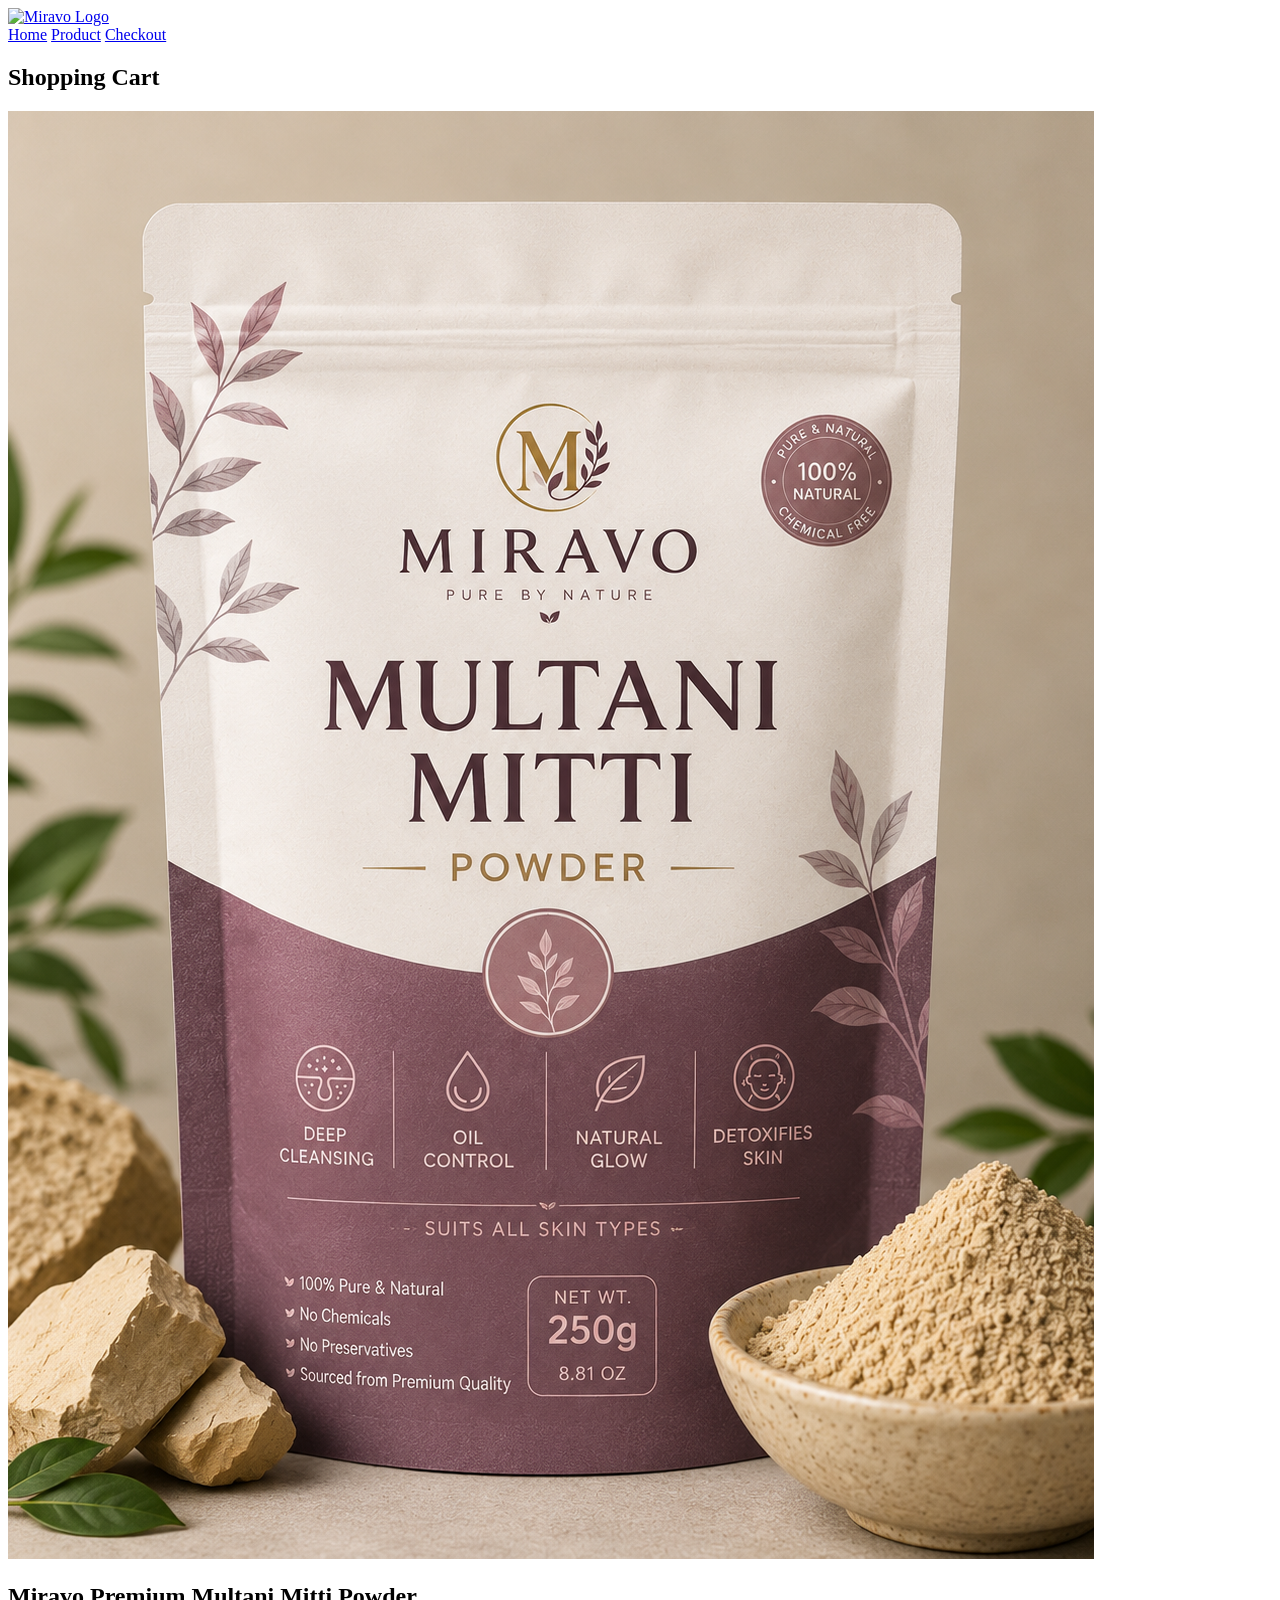
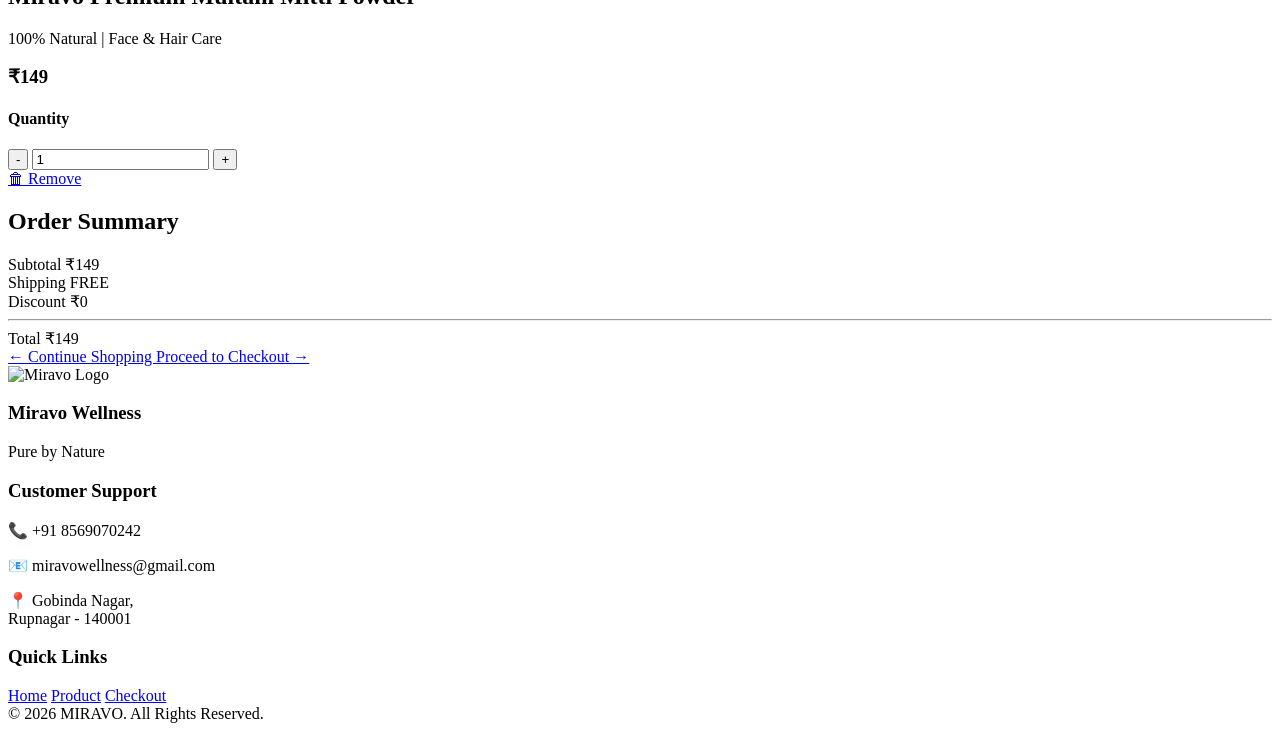
==== cart.html @ cf643f13 "Create cart.html" ====
<!DOCTYPE html>
<html lang="en">

<head>

<meta charset="UTF-8">

<meta name="viewport" content="width=device-width, initial-scale=1.0">

<title>Miravo | Shopping Cart</title>

<link rel="stylesheet" href="cart.css">

<link rel="preconnect" href="https://fonts.googleapis.com">

<link rel="preconnect" href="https://fonts.gstatic.com" crossorigin>

<link href="https://fonts.googleapis.com/css2?family=Poppins:wght@300;400;500;600;700&display=swap" rel="stylesheet">

</head>

<body>

<header>

<div class="container">

<a href="index.html" class="logo">

<img src="C351539A-E62F-450D-A51A-E97DADDFA771.png" alt="Miravo Logo">

</a>

<nav>

<a href="index.html">Home</a>

<a href="product.html">Product</a>

<a href="checkout.html">Checkout</a>

</nav>

</div>

</header>

<section class="cart">

<div class="container">

<h1>Shopping Cart</h1>

<div class="cart-item">

<div class="product-image">

<img src="81D938F6-0E0A-4851-AB34-394E3698171C.png">

</div>

<div class="product-info">

<h2>Miravo Premium Multani Mitti Powder</h2>

<p>

100% Natural | Face & Hair Care

</p>

<h3>₹149</h3>

</div><div class="quantity-box">

<h4>Quantity</h4>

<div class="quantity">

<button onclick="minus()">-</button>

<input type="text" id="qty" value="1" readonly>

<button onclick="plus()">+</button>

</div>

</div>

<div class="remove-box">

<a href="#" class="remove-btn">

🗑 Remove

</a>

</div>

</div>

<!-- CART SUMMARY -->

<div class="cart-summary">

<h2>Order Summary</h2>

<div class="summary-row">

<span>Subtotal</span>

<span>₹149</span>

</div>

<div class="summary-row">

<span>Shipping</span>

<span>FREE</span>

</div>

<div class="summary-row">

<span>Discount</span>

<span>₹0</span>

</div>

<hr>

<div class="summary-total">

<span>Total</span>

<span>₹149</span>

</div>

<div class="summary-buttons">

<a href="product.html" class="continue-btn">

← Continue Shopping

</a>

<a href="checkout.html" class="checkout-btn">

Proceed to Checkout →

</a>

</div>

</div>

</div>

</section><!-- FOOTER -->

<footer>

<div class="container footer-container">

<div class="footer-logo">

<img src="C351539A-E62F-450D-A51A-E97DADDFA771.png" alt="Miravo Logo">

<h3>Miravo Wellness</h3>

<p>Pure by Nature</p>

</div>

<div class="footer-contact">

<h3>Customer Support</h3>

<p>📞 +91 8569070242</p>

<p>📧 miravowellness@gmail.com</p>

<p>📍 Gobinda Nagar,<br>Rupnagar - 140001</p>

</div>

<div class="footer-links">

<h3>Quick Links</h3>

<a href="index.html">Home</a>

<a href="product.html">Product</a>

<a href="checkout.html">Checkout</a>

</div>

</div>

<div class="copyright">

© 2026 MIRAVO. All Rights Reserved.

</div>

</footer>

<script>

let qty = 1;

function plus(){

qty++;

document.getElementById("qty").value = qty;

}

function minus(){

if(qty > 1){

qty--;

document.getElementById("qty").value = qty;

}

}

</script>

</body>
</html>
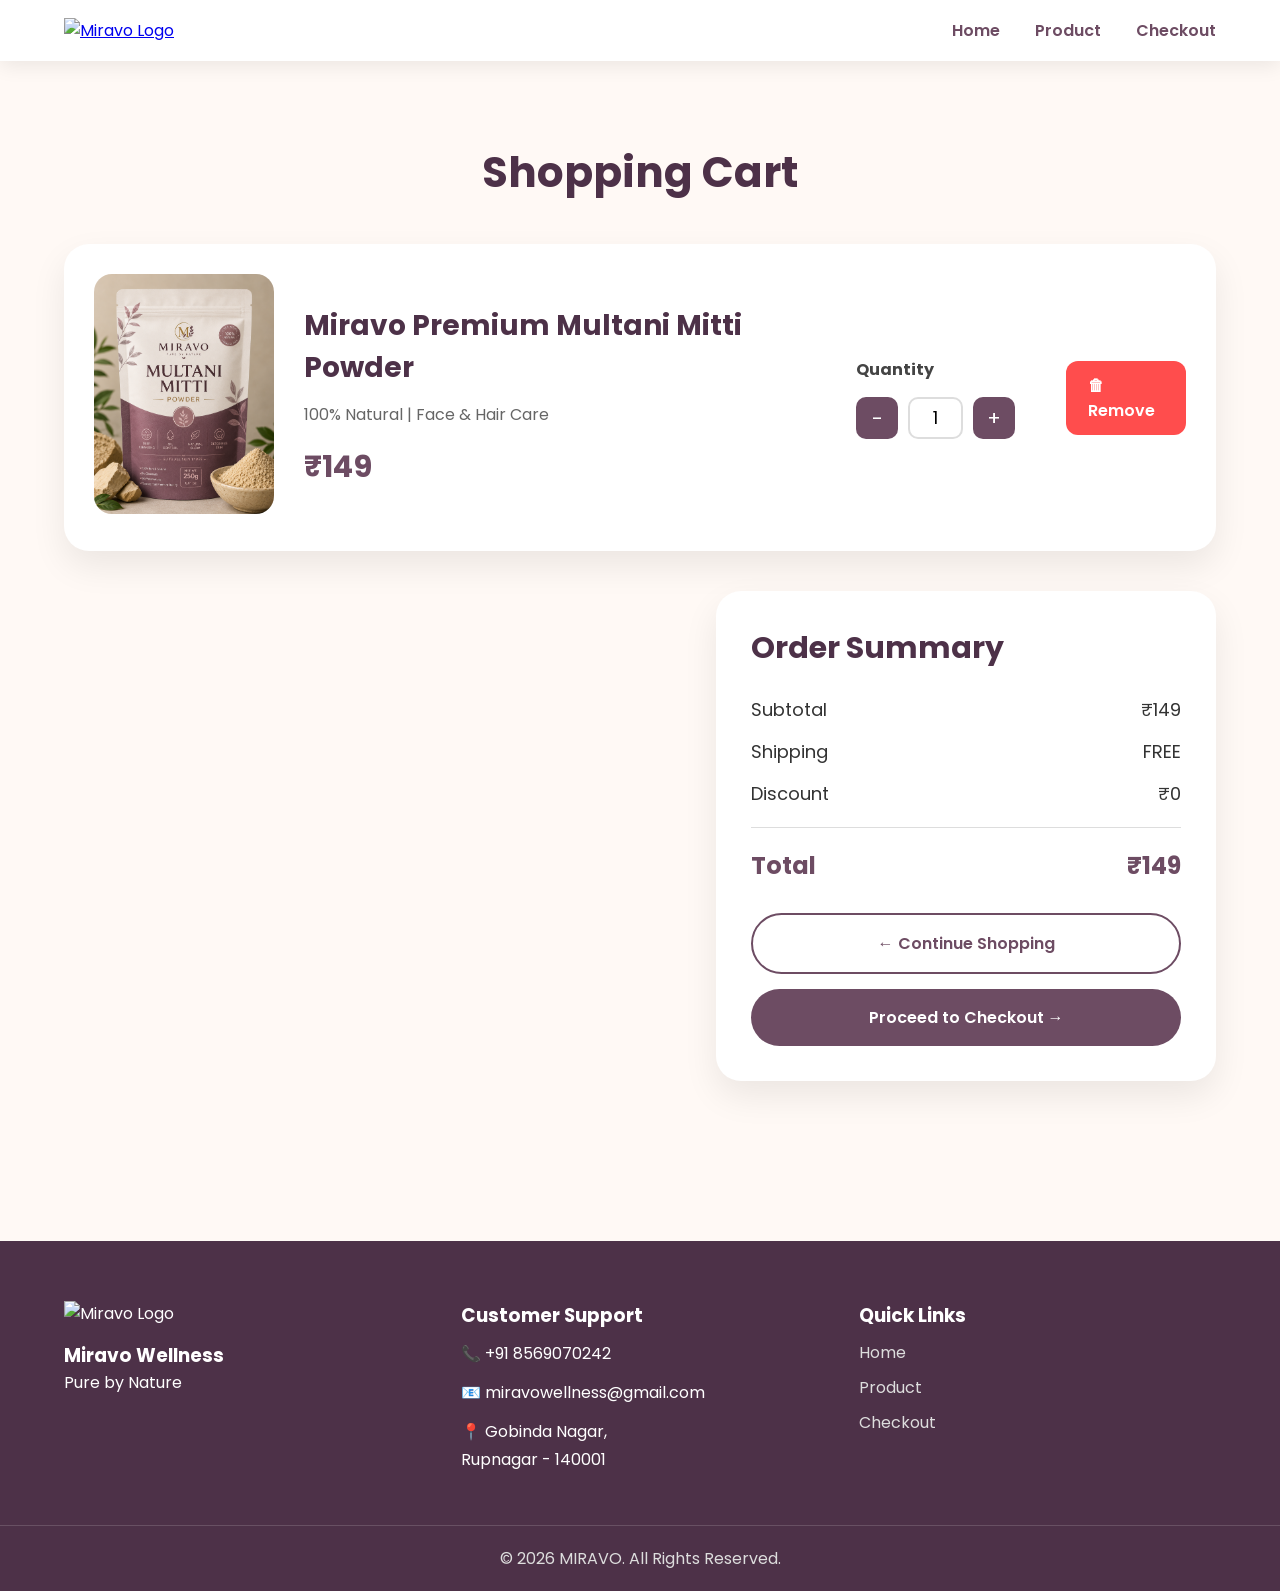
==== commit 6e443308: "Update cart.html" ====
--- a/cart.html
+++ b/cart.html
@@ -211,27 +211,60 @@
 
 <script>
 
+const priceTable = {
+1:149,
+2:299,
+3:449,
+4:599,
+5:745,
+6:895,
+7:1099,
+8:1199,
+9:1339,
+10:1499
+};
+
 let qty = 1;
 
+function updateTotal(){
+
+document.getElementById("qty").value = qty;
+
+document.getElementById("subtotal").innerHTML = "₹" + priceTable[qty];
+
+document.getElementById("total").innerHTML = "₹" + priceTable[qty];
+
+}
+
 function plus(){
 
+if(qty<10){
+
 qty++;
 
-document.getElementById("qty").value = qty;
+updateTotal();
+
+}else{
+
+alert("Maximum quantity is 10");
+
+}
 
 }
 
 function minus(){
 
-if(qty > 1){
+if(qty>1){
 
 qty--;
 
-document.getElementById("qty").value = qty;
-
-}
-
-}
+updateTotal();
+
+}
+
+}
+
+updateTotal();
 
 </script>
 
--- a/cart.css
+++ b/cart.css
@@ -0,0 +1,349 @@
+/* ===================================
+   MIRAVO CART PAGE
+=================================== */
+
+*{
+margin:0;
+padding:0;
+box-sizing:border-box;
+font-family:'Poppins',sans-serif;
+}
+
+body{
+background:#FFF9F5;
+color:#333;
+}
+
+.container{
+width:90%;
+max-width:1200px;
+margin:auto;
+}
+
+/* HEADER */
+
+header{
+background:#fff;
+box-shadow:0 5px 20px rgba(0,0,0,.08);
+position:sticky;
+top:0;
+z-index:1000;
+}
+
+header .container{
+display:flex;
+justify-content:space-between;
+align-items:center;
+padding:18px 0;
+}
+
+.logo img{
+width:190px;
+height:auto;
+}
+
+nav{
+display:flex;
+gap:35px;
+}
+
+nav a{
+text-decoration:none;
+font-weight:600;
+color:#6D4C63;
+transition:.3s;
+}
+
+nav a:hover{
+color:#C9A35A;
+}
+
+/* CART */
+
+.cart{
+padding:80px 0;
+}
+
+.cart h1{
+font-size:42px;
+color:#4D3148;
+margin-bottom:40px;
+text-align:center;
+}
+
+.cart-item{
+display:grid;
+grid-template-columns:180px 1fr 180px 120px;
+gap:30px;
+align-items:center;
+background:#fff;
+padding:30px;
+border-radius:25px;
+box-shadow:0 15px 35px rgba(0,0,0,.08);
+margin-bottom:40px;
+}
+
+.product-image img{
+width:100%;
+border-radius:18px;
+}
+
+.product-info h2{
+font-size:28px;
+color:#4D3148;
+margin-bottom:12px;
+}
+
+.product-info p{
+color:#666;
+line-height:1.8;
+margin-bottom:15px;
+}
+
+.product-info h3{
+font-size:30px;
+color:#6D4C63;
+}
+
+.quantity-box h4{
+margin-bottom:15px;
+color:#444;
+}
+
+.quantity{
+display:flex;
+align-items:center;
+gap:10px;
+}
+
+.quantity button{
+width:42px;
+height:42px;
+border:none;
+background:#6D4C63;
+color:#fff;
+font-size:20px;
+border-radius:10px;
+cursor:pointer;
+transition:.3s;
+}
+
+.quantity button:hover{
+background:#4D3148;
+}
+
+.quantity input{
+width:55px;
+height:42px;
+text-align:center;
+border:2px solid #ddd;
+border-radius:10px;
+font-size:18px;
+}/* ===========================
+   REMOVE BUTTON
+=========================== */
+
+.remove-btn{
+display:inline-block;
+padding:12px 22px;
+background:#ff4d4d;
+color:#fff;
+text-decoration:none;
+border-radius:12px;
+font-weight:600;
+transition:.3s;
+}
+
+.remove-btn:hover{
+background:#d63031;
+}
+
+/* ===========================
+   ORDER SUMMARY
+=========================== */
+
+.cart-summary{
+background:#fff;
+padding:35px;
+border-radius:25px;
+box-shadow:0 15px 35px rgba(0,0,0,.08);
+max-width:500px;
+margin-left:auto;
+}
+
+.cart-summary h2{
+color:#4D3148;
+margin-bottom:25px;
+font-size:30px;
+}
+
+.summary-row,
+.summary-total{
+display:flex;
+justify-content:space-between;
+margin:15px 0;
+font-size:18px;
+}
+
+.summary-total{
+font-size:24px;
+font-weight:700;
+color:#6D4C63;
+}
+
+.cart-summary hr{
+margin:20px 0;
+border:none;
+border-top:1px solid #ddd;
+}
+
+.summary-buttons{
+display:flex;
+flex-direction:column;
+gap:15px;
+margin-top:30px;
+}
+
+.continue-btn,
+.checkout-btn{
+display:block;
+text-align:center;
+padding:16px;
+border-radius:40px;
+text-decoration:none;
+font-weight:600;
+transition:.3s;
+}
+
+.continue-btn{
+background:#fff;
+border:2px solid #6D4C63;
+color:#6D4C63;
+}
+
+.continue-btn:hover{
+background:#6D4C63;
+color:#fff;
+}
+
+.checkout-btn{
+background:#6D4C63;
+color:#fff;
+}
+
+.checkout-btn:hover{
+background:#4D3148;
+}
+
+/* ===========================
+   FOOTER
+=========================== */
+
+footer{
+background:#4D3148;
+color:#fff;
+margin-top:80px;
+padding:60px 0 20px;
+}
+
+.footer-container{
+display:grid;
+grid-template-columns:repeat(3,1fr);
+gap:40px;
+}
+
+.footer-logo img{
+width:180px;
+margin-bottom:15px;
+}
+
+.footer-links a{
+display:block;
+color:#ddd;
+text-decoration:none;
+margin:10px 0;
+}
+
+.footer-links a:hover{
+color:#C9A35A;
+}
+
+.footer-contact p{
+margin:10px 0;
+line-height:1.8;
+}
+
+.copyright{
+text-align:center;
+margin-top:40px;
+padding-top:20px;
+border-top:1px solid rgba(255,255,255,.15);
+color:#ddd;
+}
+
+/* ===========================
+   RESPONSIVE
+=========================== */
+
+@media(max-width:900px){
+
+header .container{
+flex-direction:column;
+gap:15px;
+}
+
+nav{
+flex-wrap:wrap;
+justify-content:center;
+}
+
+.cart-item{
+grid-template-columns:1fr;
+text-align:center;
+}
+
+.product-image img{
+max-width:220px;
+margin:auto;
+display:block;
+}
+
+.quantity{
+justify-content:center;
+}
+
+.cart-summary{
+margin:40px auto 0;
+max-width:100%;
+}
+
+.footer-container{
+grid-template-columns:1fr;
+text-align:center;
+}
+
+}
+
+@media(max-width:600px){
+
+.cart h1{
+font-size:32px;
+}
+
+.product-info h2{
+font-size:22px;
+}
+
+.product-info h3{
+font-size:26px;
+}
+
+.summary-total{
+font-size:22px;
+}
+
+.logo img{
+width:150px;
+}
+
+}
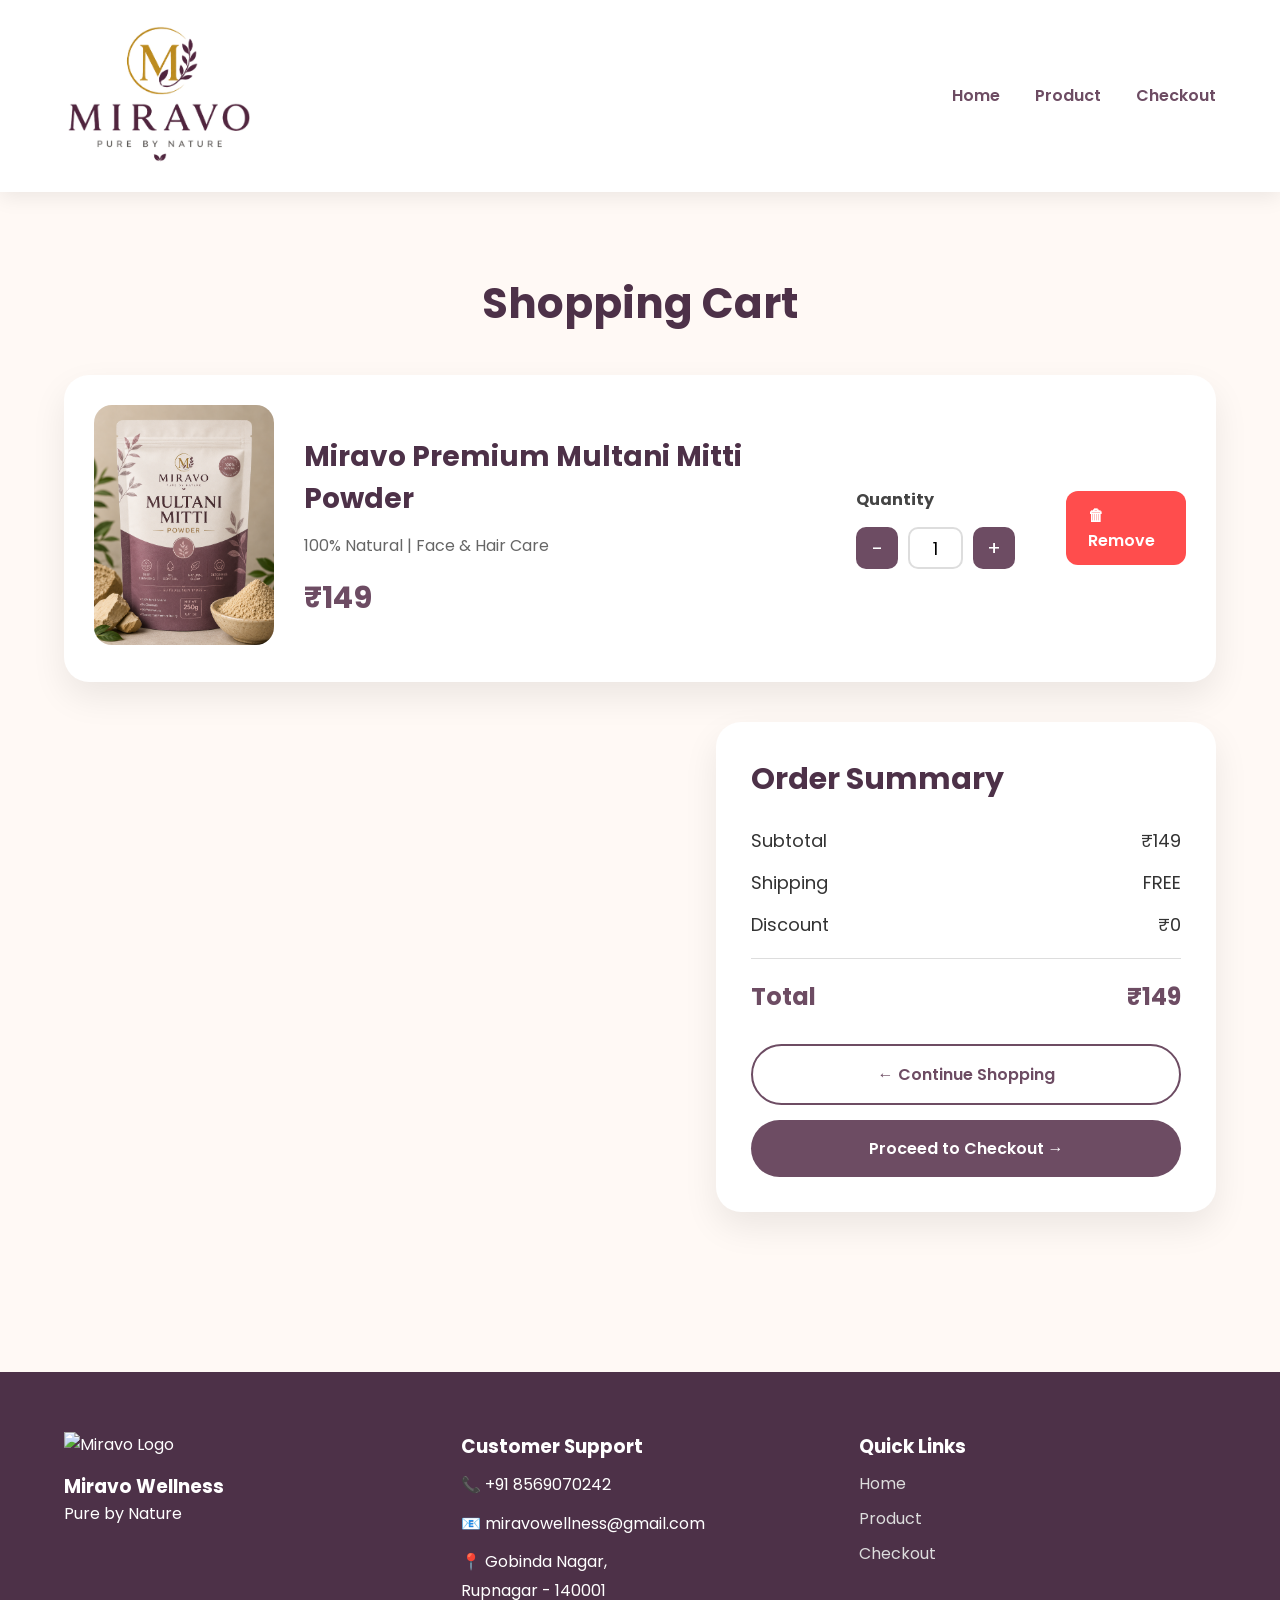
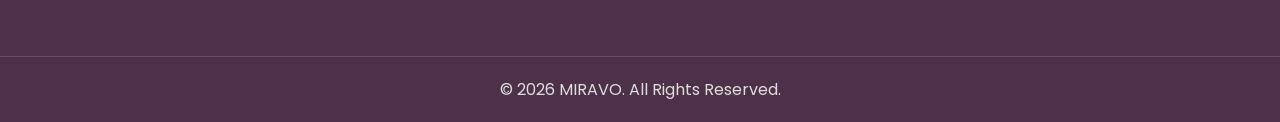
==== commit e8bb67c3: "Update cart.html" ====
--- a/cart.html
+++ b/cart.html
@@ -27,7 +27,7 @@
 
 <a href="index.html" class="logo">
 
-<img src="C351539A-E62F-450D-A51A-E97DADDFA771.png" alt="Miravo Logo">
+<img src="IMG_7797.jpeg" alt="Miravo Logo">
 
 </a>
 
@@ -109,7 +109,7 @@
 
 <span>Subtotal</span>
 
-<span>₹149</span>
+<span id="subtotal">₹149</span>
 
 </div>
 
@@ -125,7 +125,7 @@
 
 <span>Discount</span>
 
-<span>₹0</span>
+<span id="discount">₹0</span>
 
 </div>
 
@@ -135,7 +135,7 @@
 
 <span>Total</span>
 
-<span>₹149</span>
+<span id="total">₹149</span>
 
 </div>
 
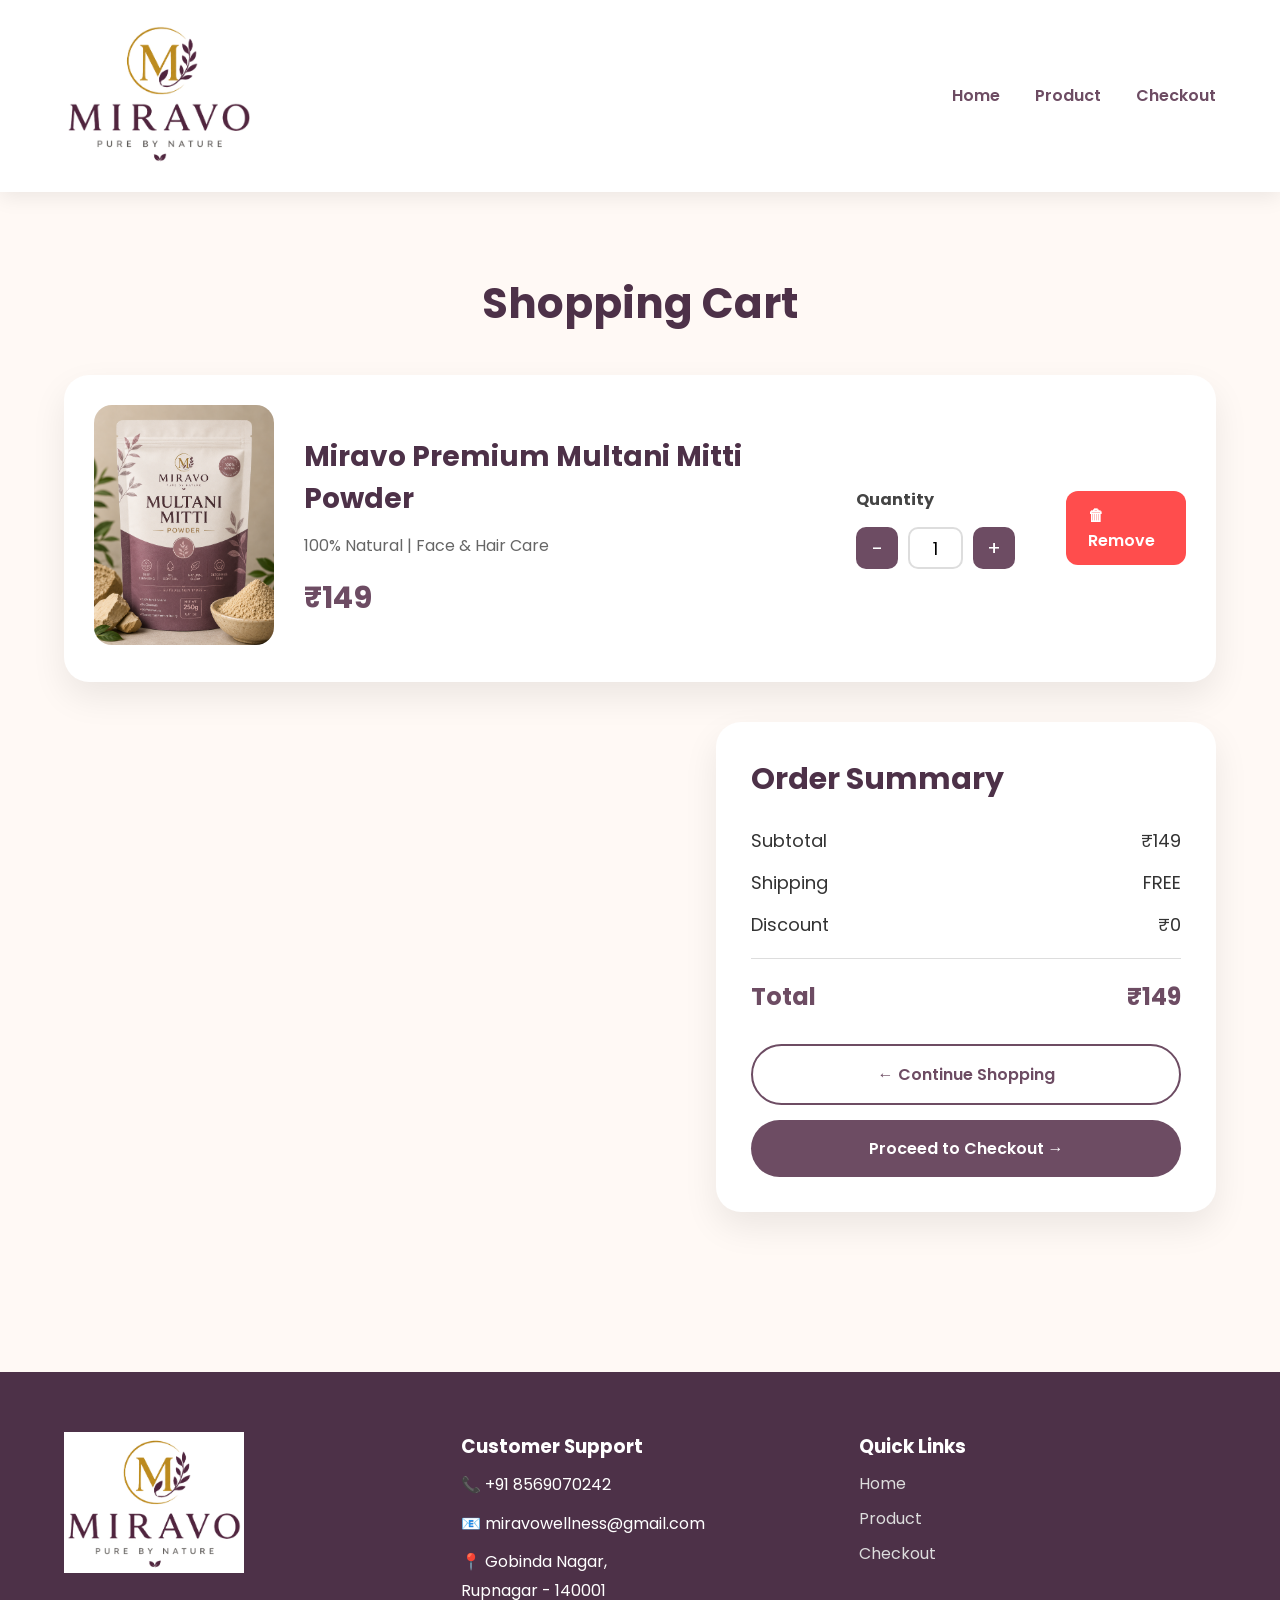
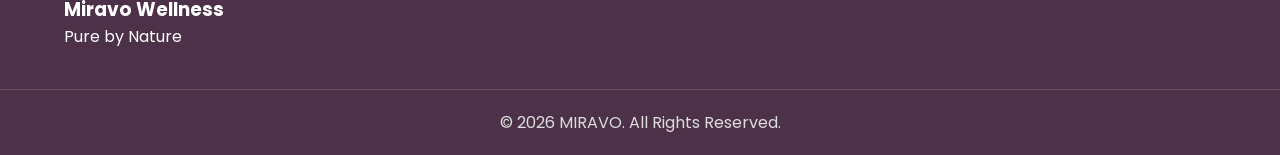
==== commit 95aca243: "Update cart.html" ====
--- a/cart.html
+++ b/cart.html
@@ -167,7 +167,7 @@
 
 <div class="footer-logo">
 
-<img src="C351539A-E62F-450D-A51A-E97DADDFA771.png" alt="Miravo Logo">
+<img src="IMG_7797.jpeg" alt="Miravo Logo">
 
 <h3>Miravo Wellness</h3>
 
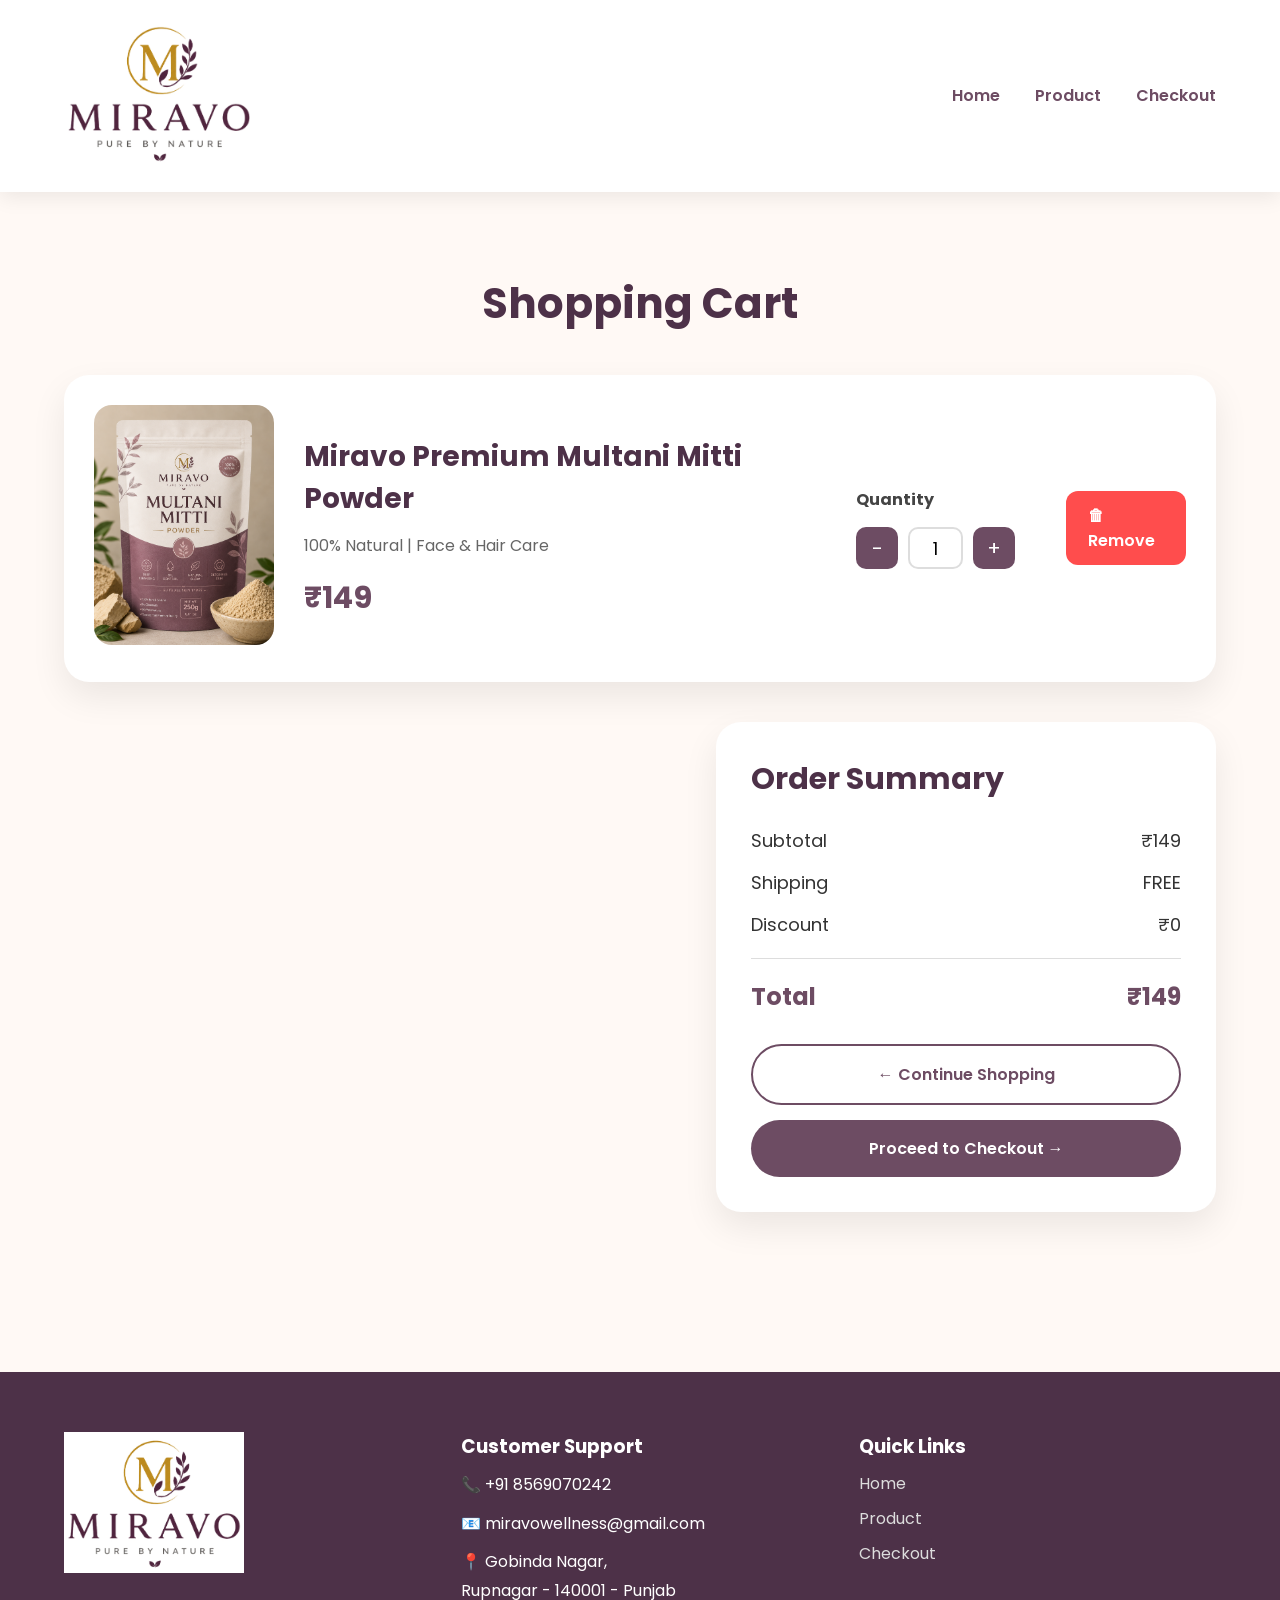
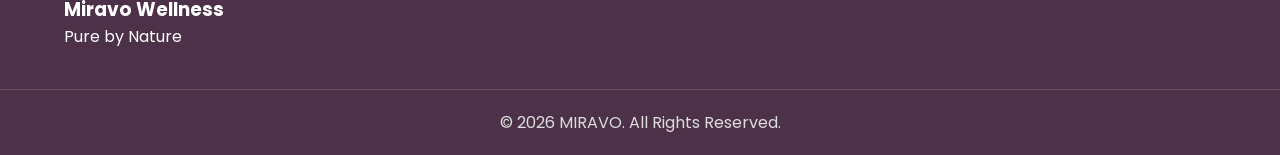
==== commit d903e77a: "Update cart.html" ====
--- a/cart.html
+++ b/cart.html
@@ -183,7 +183,7 @@
 
 <p>📧 miravowellness@gmail.com</p>
 
-<p>📍 Gobinda Nagar,<br>Rupnagar - 140001</p>
+<p>📍 Gobinda Nagar,<br>Rupnagar - 140001 - Punjab</p>
 
 </div>
 
